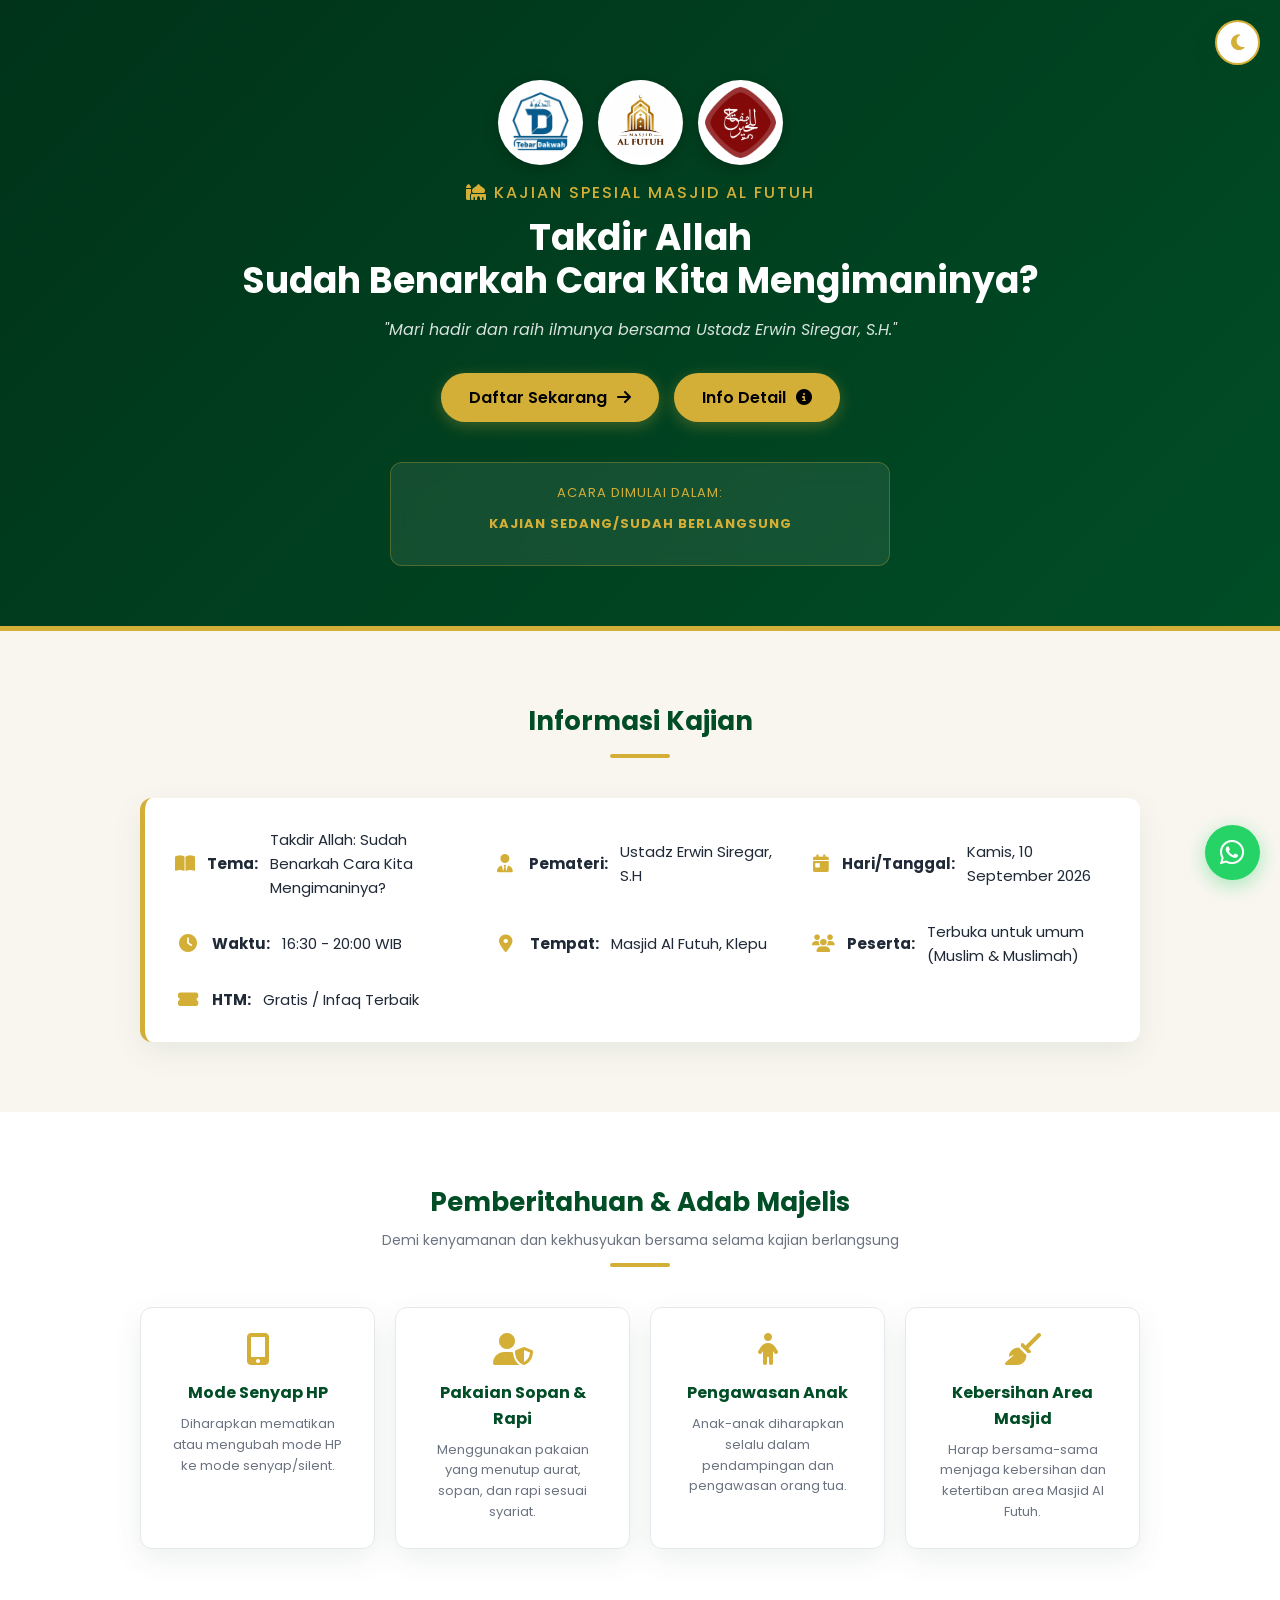
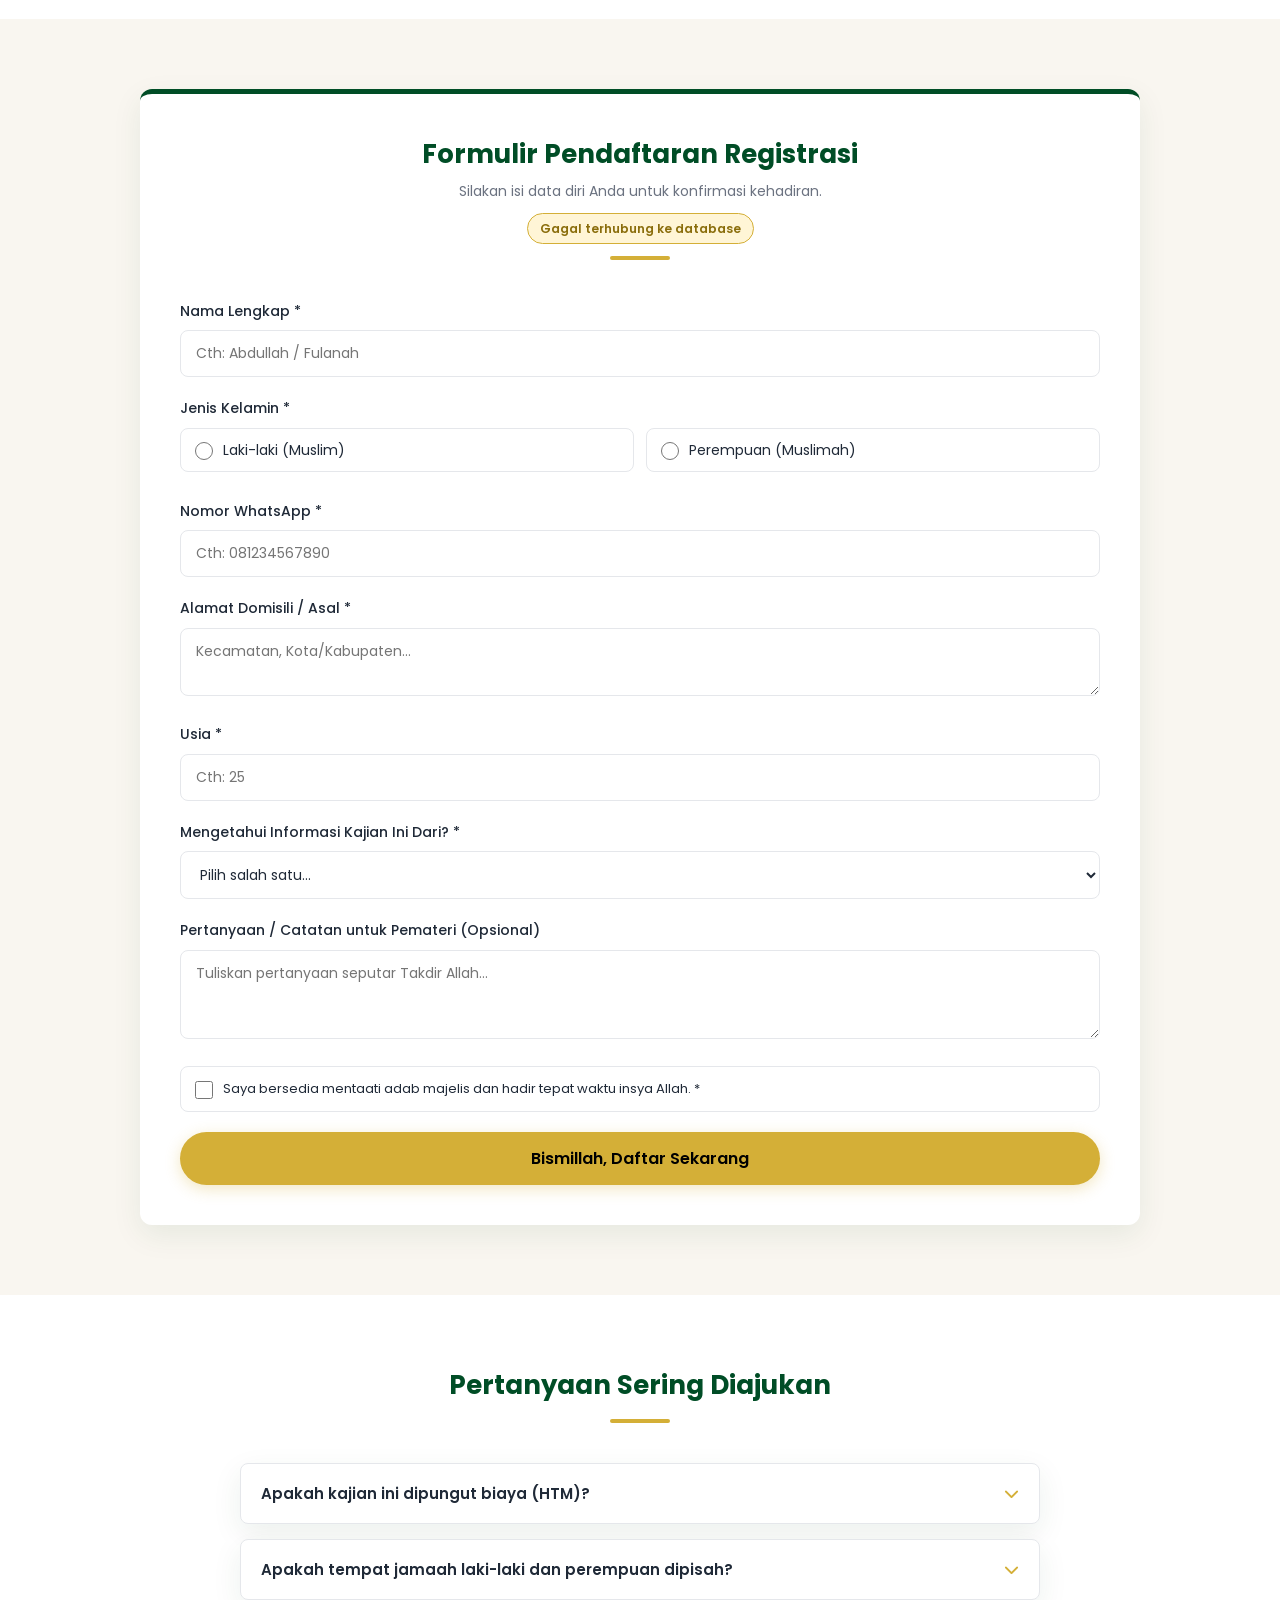
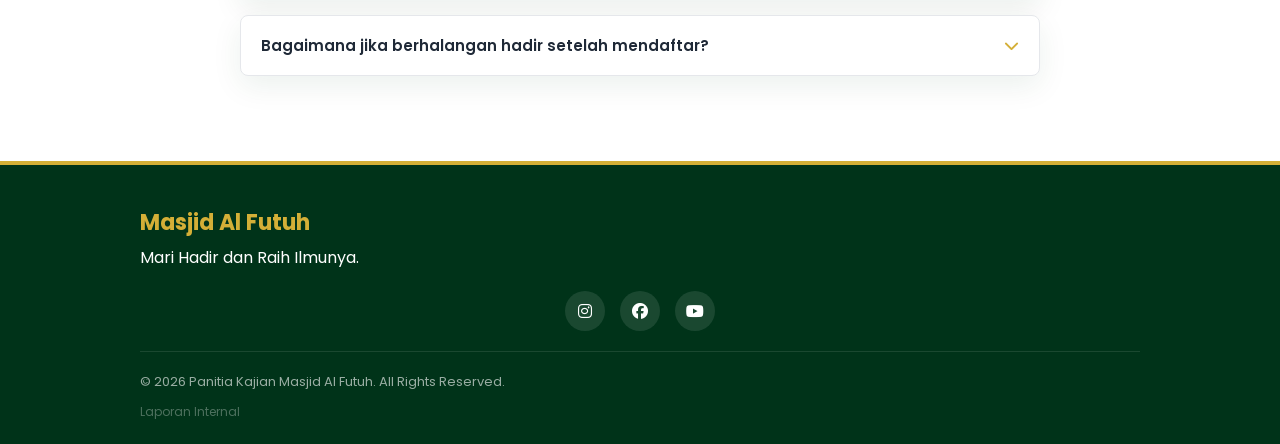
==== index.html @ c08a4d3f "first" ====
<!DOCTYPE html>
<html lang="id">
<head>
    <meta charset="UTF-8">
    <meta name="viewport" content="width=device-width, initial-scale=1.0">
    
    <title>Kajian Spesial - Takdir Allah</title>
    <meta name="description" content="Kajian Spesial Masjid Al Futuh bersama Ustadz Erwin Siregar, S.H. Tema: Takdir Allah - Sudah Benarkah Cara Kita Mengimaninya?">
    <meta name="keywords" content="kajian islam, takdir allah, ustadz erwin siregar, masjid al futuh, pendaftaran kajian">
    <meta name="author" content="Panitia Kajian Masjid Al Futuh">
    
    <meta property="og:type" content="website">
    <meta property="og:url" content="https://yourwebsite.com/"> 
    <meta property="og:title" content="Kajian Spesial: Takdir Allah - Sudah Benarkah Cara Kita Mengimaninya?">
    <meta property="og:description" content="Hadirilah Kajian Spesial bersama Ustadz Erwin Siregar, S.H di Masjid Al Futuh, Klepu. Terbuka untuk umum (Muslim & Muslimah).">
    <meta property="og:image" content="https://via.placeholder.com/1200x630/004d26/ffffff?text=Kajian+Spesial+Takdir+Allah"> 
    
    <link rel="icon" type="image/png" href="https://via.placeholder.com/32/004d26/ffffff?text=M">
    
    <link rel="manifest" href="manifest.json">
    <meta name="theme-color" content="#004d26">

    <link rel="preconnect" href="https://fonts.googleapis.com">
    <link rel="preconnect" href="https://fonts.gstatic.com" crossorigin>
    <link href="https://fonts.googleapis.com/css2?family=Poppins:wght@300;400;500;600;700&display=swap" rel="stylesheet">

    <link rel="stylesheet" href="https://cdnjs.cloudflare.com/ajax/libs/font-awesome/6.4.0/css/all.min.css">
    <link rel="stylesheet" href="https://unpkg.com/aos@next/dist/aos.css" />
    <link rel="stylesheet" href="style.css">
</head>
<body>

    <!-- Preloader -->
    <div id="loading-screen">
        <div class="spinner"></div>
    </div>

    <!-- Dark Mode Toggle -->
    <button id="theme-toggle" aria-label="Toggle Dark Mode">
        <i class="fas fa-moon"></i>
    </button>   

    <!-- Back to Top -->
    <button id="back-to-top" aria-label="Kembali ke Atas">
        <i class="fas fa-arrow-up"></i>
    </button>

    <!-- Tombol WhatsApp Sticky -->
    <a href="https://wa.me/6285743377335" class="whatsapp-sticky" target="_blank" aria-label="Chat WhatsApp Admin">
        <i class="fab fa-whatsapp"></i>
    </a>

    <!-- Konten Utama -->
    <div id="main-content">

        <!-- HERO SECTION -->
        <section id="hero">
            <div class="container" data-aos="fade-up">
                <div class="logo-wrapper">
                    <img src="logo1.png" alt="Logo Masjid Al Futuh" class="logo-kajian" onerror="this.src='https://via.placeholder.com/90/004d26/ffffff?text=Al+Futuh'">
                    <img src="logo3.png" alt="Logo Masjid Al Futuh" class="logo-kajian" onerror="this.src='https://via.placeholder.com/90/004d26/ffffff?text=Al+Futuh'">
                    <img src="logo2.png" alt="Logo Masjid Al Futuh" class="logo-kajian" onerror="this.src='https://via.placeholder.com/90/004d26/ffffff?text=Al+Futuh'">
                </div>
                
                <h2 class="subtitle-kajian"><i class="fas fa-mosque"></i> Kajian Spesial Masjid Al Futuh</h2>
                <h1 class="title-kajian">Takdir Allah <br><span>Sudah Benarkah Cara Kita Mengimaninya?</span></h1>
                <p class="desc-kajian">"Mari hadir dan raih ilmunya bersama Ustadz Erwin Siregar, S.H."</p>

                <!-- Tombol Aksi -->
                <div class="grup-tombol">
                    <a href="#pendaftaran" class="btn-primary">Daftar Sekarang <i class="fas fa-arrow-right"></i></a>
                    <a href="#detail" class="btn-primary" style="background-color: var(--secondary); color: #000;">Info Detail <i class="fas fa-info-circle"></i></a>
                </div>

                <!-- Countdown Timer -->
                <div class="countdown-container">
                    <p>Acara dimulai dalam:</p>
                    <div id="countdown" class="countdown">
                        <div class="cd-box"><span id="hari">00</span><small>Hari</small></div>
                        <div class="cd-box"><span id="jam">00</span><small>Jam</small></div>
                        <div class="cd-box"><span id="menit">00</span><small>Menit</small></div>
                        <div class="cd-box"><span id="detik">00</span><small>Detik</small></div>
                    </div>
                </div>
            </div>
        </section>

        <!-- DETAIL KAJIAN -->
        <section id="detail" class="section-padding bg-cream">
            <div class="container" data-aos="fade-up">
                <div class="section-title">
                    <h2>Informasi Kajian</h2>
                    <div class="divider"></div>
                </div>
                
                <div class="detail-card">
                    <ul>
                        <li><i class="fas fa-book-open"></i> <strong>Tema:</strong> Takdir Allah: Sudah Benarkah Cara Kita Mengimaninya?</li>
                        <li><i class="fas fa-user-tie"></i> <strong>Pemateri:</strong> Ustadz Erwin Siregar, S.H</li>
                        <li><i class="fas fa-calendar-day"></i> <strong>Hari/Tanggal:</strong> Kamis, 10 September 2026</li>
                        <li><i class="fas fa-clock"></i> <strong>Waktu:</strong> 16:30 - 20:00 WIB</li>
                        <li><i class="fas fa-map-marker-alt"></i> <strong>Tempat:</strong> Masjid Al Futuh, Klepu</li>
                        <li><i class="fas fa-users"></i> <strong>Peserta:</strong> Terbuka untuk umum (Muslim & Muslimah)</li>
                        <li><i class="fas fa-ticket-alt"></i> <strong>HTM:</strong> Gratis / Infaq Terbaik</li>
                    </ul>
                </div>
            </div>
        </section>

        <!-- PEMBERITAHUAN / TATA TERTIB (Sesuai Bagian Bawah Poster) -->
        <section id="tata-tertib" class="section-padding">
            <div class="container" data-aos="fade-up">
                <div class="section-title">
                    <h2>Pemberitahuan & Adab Majelis</h2>
                    <p>Demi kenyamanan dan kekhusyukan bersama selama kajian berlangsung</p>
                    <div class="divider"></div>
                </div>

                <div class="tentang-content">
                    <div class="tentang-item" data-aos="fade-up" data-aos-delay="100">
                        <i class="fas fa-mobile-alt icon-gold"></i>
                        <h3>Mode Senyap HP</h3>
                        <p>Diharapkan mematikan atau mengubah mode HP ke mode senyap/silent.</p>
                    </div>

                    <div class="tentang-item" data-aos="fade-up" data-aos-delay="200">
                        <i class="fas fa-user-shield icon-gold"></i>
                        <h3>Pakaian Sopan & Rapi</h3>
                        <p>Menggunakan pakaian yang menutup aurat, sopan, dan rapi sesuai syariat.</p>
                    </div>

                    <div class="tentang-item" data-aos="fade-up" data-aos-delay="300">
                        <i class="fas fa-child icon-gold"></i>
                        <h3>Pengawasan Anak</h3>
                        <p>Anak-anak diharapkan selalu dalam pendampingan dan pengawasan orang tua.</p>
                    </div>

                    <div class="tentang-item" data-aos="fade-up" data-aos-delay="400">
                        <i class="fas fa-broom icon-gold"></i>
                        <h3>Kebersihan Area Masjid</h3>
                        <p>Harap bersama-sama menjaga kebersihan dan ketertiban area Masjid Al Futuh.</p>
                    </div>
                </div>
            </div>
        </section>

        <!-- FORMULIR PENDAFTARAN -->
        <section id="pendaftaran" class="section-padding bg-cream">
            <div class="container" data-aos="zoom-in">
                <div class="form-wrapper">
                    <div class="section-title">
                        <h2>Formulir Pendaftaran Registrasi</h2>
                        <p>Silakan isi data diri Anda untuk konfirmasi kehadiran.</p>
                        <span id="peserta-counter" class="badge">Jumlah Pendaftar: Memuat data...</span>
                        <div class="divider"></div>
                    </div>

                    <form id="form-kajian">
                        <div class="form-group">
                            <label for="nama">Nama Lengkap *</label>
                            <input type="text" id="nama" name="nama" required placeholder="Cth: Abdullah / Fulanah">
                        </div>

                        <div class="form-group">
                            <label>Jenis Kelamin *</label>
                            <div class="radio-group">
                                <label><input type="radio" name="gender" value="Laki-laki" required> Laki-laki (Muslim)</label>
                                <label><input type="radio" name="gender" value="Perempuan" required> Perempuan (Muslimah)</label>
                            </div>
                        </div>

                        <div class="form-group">
                            <label for="whatsapp">Nomor WhatsApp *</label>
                            <input type="number" id="whatsapp" name="whatsapp" required placeholder="Cth: 081234567890" minlength="10">
                            <small class="error-msg" id="error-wa">Nomor WA minimal 10 digit angka (diawali 08/62).</small>
                        </div>

                        <div class="form-group">
                            <label for="alamat">Alamat Domisili / Asal *</label>
                            <textarea id="alamat" name="alamat" required placeholder="Kecamatan, Kota/Kabupaten..." rows="2"></textarea>
                        </div>

                        <div class="form-group">
                            <label for="usia">Usia *</label>
                            <input type="number" id="usia" name="usia" required placeholder="Cth: 25">
                        </div>

                        <div class="form-group">
                            <label for="sumber">Mengetahui Informasi Kajian Ini Dari? *</label>
                            <select id="sumber" name="sumber" required>
                                <option value="" disabled selected>Pilih salah satu...</option>
                                <option value="Instagram">Instagram</option>
                                <option value="WhatsApp">Grup WhatsApp</option>
                                <option value="Banner/Poster">Poster / Banner Masjid</option>
                                <option value="Teman/Kerabat">Teman / Kerabat</option>
                                <option value="Lainnya">Lainnya</option>
                            </select>
                        </div>

                        <div class="form-group">
                            <label for="catatan">Pertanyaan / Catatan untuk Pemateri (Opsional)</label>
                            <textarea id="catatan" name="catatan" placeholder="Tuliskan pertanyaan seputar Takdir Allah..." rows="3"></textarea>
                        </div>

                        <div class="form-group checkbox-group">
                            <label>
                                <input type="checkbox" id="bersedia" name="bersedia" required>
                                Saya bersedia mentaati adab majelis dan hadir tepat waktu insya Allah. *
                            </label>
                        </div>

                        <button type="submit" id="btn-submit" class="btn-primary btn-full">
                            <span id="btn-text">Bismillah, Daftar Sekarang</span>
                            <span id="btn-loading" style="display: none;"><i class="fas fa-circle-notch fa-spin"></i> Memproses...</span>
                        </button>
                    </form>
                </div>
            </div>
        </section>

        <!-- FAQ -->
        <section id="faq" class="section-padding">
            <div class="container" data-aos="fade-up">
                <div class="section-title">
                    <h2>Pertanyaan Sering Diajukan</h2>
                    <div class="divider"></div>
                </div>
                
                <div class="accordion">
                    <div class="accordion-item">
                        <button class="accordion-header">Apakah kajian ini dipungut biaya (HTM)? <i class="fas fa-chevron-down"></i></button>
                        <div class="accordion-content"><p>Kajian ini 100% Gratis & Terbuka untuk umum. Jamaah yang ingin berinfaq terbaik untuk operasional masjid dipersilakan.</p></div>
                    </div>
                    <div class="accordion-item">
                        <button class="accordion-header">Apakah tempat jamaah laki-laki dan perempuan dipisah? <i class="fas fa-chevron-down"></i></button>
                        <div class="accordion-content"><p>Ya, terdapat pembatas (satir) antara jamaah Laki-laki (Ikhwan) dan Perempuan (Akhwat).</p></div>
                    </div>
                    <div class="accordion-item">
                        <button class="accordion-header">Bagaimana jika berhalangan hadir setelah mendaftar? <i class="fas fa-chevron-down"></i></button>
                        <div class="accordion-content"><p>Mohon konfirmasi via WhatsApp ke Admin agar panitia dapat memperkirakan konsumsi dan tempat duduk.</p></div>
                    </div>
                </div>
            </div>
        </section>

        <!-- FOOTER -->
        <footer class="footer">
            <div class="container text-center">
                <h3>Masjid Al Futuh</h3>
                <p>Mari Hadir dan Raih Ilmunya.</p>
                <div class="social-links">
                    <a href="#"><i class="fab fa-instagram"></i></a>
                    <a href="#"><i class="fab fa-facebook"></i></a>
                    <a href="#"><i class="fab fa-youtube"></i></a>
                </div>
                <hr>
                <p class="copyright">&copy; 2026 Panitia Kajian Masjid Al Futuh. All Rights Reserved.</p>
                <a href="#" id="btn-keuangan" style="color: rgba(255,255,255,0.3); font-size: 12px; text-decoration: none; margin-top: 10px; display: inline-block;">Laporan Internal</a>
            </div>
        </footer>

    </div>

    <!-- TOAST NOTIFICATION -->
    <div id="toast-success" class="toast hidden">
        <i class="fas fa-check-circle toast-icon"></i>
        <div class="toast-body">
            <h4>Alhamdulillah!</h4>
            <p>Pendaftaran Anda berhasil dicatat. Sampai jumpa di majelis ilmu!</p>
        </div>
        <button id="close-toast"><i class="fas fa-times"></i></button>
    </div>

    <!-- MODAL KEUANGAN INTERNAL -->
    <div id="modal-keuangan" class="modal-overlay hidden">
        <div class="modal-content">
            <button class="close-modal" id="close-keuangan"><i class="fas fa-times"></i></button>
            
            <div id="area-pin">
                <h3><i class="fas fa-lock"></i> Akses Keuangan</h3>
                <p>Masukkan PIN panitia untuk melihat laporan.</p>
                <input type="password" id="input-pin" placeholder="Masukkan PIN..." class="pin-input">
                <small id="error-pin" class="error-msg" style="display: none; text-align: center;">PIN Salah!</small>
                <button id="submit-pin" class="btn-primary btn-full" style="margin-top: 15px;">Buka Laporan</button>
            </div>

            <div id="area-laporan" class="hidden">
                <div style="display: flex; justify-content: space-between; align-items: center; margin-bottom: 15px;">
                    <h3 style="margin: 0;"><i class="fas fa-wallet"></i> Laporan Kas</h3>
                    <button id="btn-tambah-kas" class="badge" style="border: none; cursor: pointer; padding: 8px 15px;">+ Tambah Data</button>
                </div>

                <div id="form-kas-area" class="hidden" style="background-color: var(--bg-main); border: 1px solid var(--border-color); padding: 15px; border-radius: 8px; margin-bottom: 20px;">
                    <h4 style="margin-bottom: 10px; font-size: 14px; text-align: center;">Input Data Kas Baru</h4>
                    <input type="date" id="kas-tanggal" class="pin-input" style="font-size: 14px; letter-spacing: normal; padding: 10px; margin-top: 5px;" required>
                    <input type="text" id="kas-keterangan" placeholder="Keterangan (Cth: Infaq Jamaah)" class="pin-input" style="font-size: 14px; letter-spacing: normal; padding: 10px; margin-top: 10px;" required>
                    
                    <select id="kas-jenis" class="pin-input" style="font-size: 14px; letter-spacing: normal; padding: 10px; margin-top: 10px; text-align: left;">
                        <option value="Masuk">Pemasukan (Masuk)</option>
                        <option value="Keluar">Pengeluaran (Keluar)</option>
                    </select>
                    
                    <input type="number" id="kas-nominal" placeholder="Nominal Rp (Tanpa titik)" class="pin-input" style="font-size: 14px; letter-spacing: normal; padding: 10px; margin-top: 10px;" required>
                    
                    <button id="submit-kas-baru" class="btn-primary btn-full" style="margin-top: 15px; padding: 10px;">Simpan Data</button>
                    <small id="pesan-kas" style="display: block; text-align: center; margin-top: 10px; font-weight: bold;"></small>
                </div>

                <div class="kas-cards">
                    <div class="kas-card">
                        <small>Total Pemasukan</small>
                        <h4 id="card-masuk" style="color: #2e7d32;">Rp 0</h4>
                    </div>
                    <div class="kas-card">
                        <small>Total Pengeluaran</small>
                        <h4 id="card-keluar" style="color: #c62828;">Rp 0</h4>
                    </div>
                    <div class="kas-card card-saldo">
                        <small style="color: rgba(255,255,255,0.8);">Saldo Akhir</small>
                        <h4 id="card-saldo" style="color: #fff;">Rp 0</h4>
                    </div>
                </div>

                <div class="table-responsive">
                    <table class="table-laporan">
                        <thead>
                            <tr>
                                <th>Tanggal</th>
                                <th>Keterangan</th>
                                <th>Masuk</th>
                                <th>Keluar</th>
                                <th>Saldo</th>
                            </tr>
                        </thead>
                        <tbody id="body-laporan">
                        </tbody>
                    </table>
                </div>
            </div>
        </div>
    </div>

    <!-- Scripts -->
    <script src="https://unpkg.com/aos@next/dist/aos.js"></script>
    <script>
        AOS.init({ duration: 800, once: true });
    </script>
    <script src="script.js"></script>
</body>
</html>
---- style.css ----
/* =========================================================================
   1. VARIABLE WARNA & SETTING DASAR (Poster Theme: Emerald & Gold)
   ========================================================================= */
:root {
    /* Skema Warna Utama Poster */
    --primary: #004d26;           /* Hijau Masjid Al Futuh */
    --primary-dark: #003319;      /* Hijau Tua / Pekat */
    --primary-light: #0b6e3b;     /* Hijau Sedang */
    --secondary: #d4af37;         /* Akses Emas / Gold */
    --secondary-hover: #b89628;   /* Emas Gelap untuk Hover */
    --gold-light: #fff5d6;        /* Emas Soft untuk Highlight */
    
    /* Warna Background & Kartu */
    --bg-main: #ffffff;
    --bg-cream: #f9f6f0;          /* Background Krem Soft */
    --card-bg: #ffffff;
    --border-color: #e5e7eb;
    
    /* Warna Teks */
    --text-main: #1f2937;
    --text-muted: #6b7280;
    --text-light: #ffffff;
    
    /* Efek & Bayangan */
    --shadow: 0 10px 30px rgba(0, 77, 38, 0.08);
    --shadow-hover: 0 15px 35px rgba(0, 77, 38, 0.15);
    --transition: all 0.3s cubic-bezier(0.4, 0, 0.2, 1);
    --radius: 12px;
}

/* OVERRIDE MODE GELAP (DARK MODE) */
body.dark-mode {
    --primary: #0b6e3b;
    --primary-dark: #053b1e;
    --bg-main: #0a140e;
    --bg-cream: #112017;
    --card-bg: #14261c;
    --border-color: #1e3a2b;
    --text-main: #e2e8f0;
    --text-muted: #94a3b8;
    --shadow: 0 10px 30px rgba(0, 0, 0, 0.4);
}

/* Reset CSS */
* {
    margin: 0;
    padding: 0;
    box-sizing: border-box;
    font-family: 'Poppins', sans-serif;
    scroll-behavior: smooth;
}

body {
    background-color: var(--bg-main);
    color: var(--text-main);
    line-height: 1.6;
    transition: background-color 0.3s, color 0.3s;
    overflow-x: hidden;
}

.container {
    width: 90%;
    max-width: 1000px;
    margin: 0 auto;
}

.section-padding {
    padding: 70px 0;
}

.bg-cream {
    background-color: var(--bg-cream);
}

/* =========================================================================
   2. PRELOADER & FLOATING BUTTONS
   ========================================================================= */
#loading-screen {
    position: fixed;
    top: 0;
    left: 0;
    width: 100%;
    height: 100%;
    background-color: var(--primary-dark);
    display: flex;
    justify-content: center;
    align-items: center;
    z-index: 9999;
    transition: opacity 0.5s ease;
}

.spinner {
    width: 50px;
    height: 50px;
    border: 4px solid rgba(212, 175, 55, 0.2);
    border-top: 4px solid var(--secondary);
    border-radius: 50%;
    animation: spin 1s linear infinite;
}

@keyframes spin {
    0% { transform: rotate(0deg); }
    100% { transform: rotate(360deg); }
}

/* Floating Theme Toggle & Back To Top */
#theme-toggle, #back-to-top {
    position: fixed;
    width: 45px;
    height: 45px;
    border-radius: 50%;
    background-color: var(--card-bg);
    color: var(--secondary);
    border: 2px solid var(--secondary);
    cursor: pointer;
    box-shadow: var(--shadow);
    display: flex;
    align-items: center;
    justify-content: center;
    font-size: 18px;
    z-index: 99;
    transition: var(--transition);
}

#theme-toggle { top: 20px; right: 20px; }
#back-to-top { bottom: 85px; right: 20px; opacity: 0; visibility: hidden; }

#back-to-top.show { opacity: 1; visibility: visible; }
#theme-toggle:hover, #back-to-top:hover {
    background-color: var(--secondary);
    color: #000;
    transform: translateY(-3px);
}

/* Sticky WhatsApp Button */
.whatsapp-sticky {
    position: fixed;
    bottom: 20px;
    right: 20px;
    width: 55px;
    height: 55px;
    background-color: #25d366;
    color: white;
    border-radius: 50%;
    display: flex;
    align-items: center;
    justify-content: center;
    font-size: 28px;
    box-shadow: 0 5px 20px rgba(37, 211, 102, 0.4);
    z-index: 99;
    text-decoration: none;
    transition: var(--transition);
}

.whatsapp-sticky:hover {
    transform: scale(1.1);
}

/* =========================================================================
   3. HERO SECTION (Tampilan Atas Poster)
   ========================================================================= */
#hero {
    background: linear-gradient(135deg, var(--primary-dark) 0%, var(--primary) 100%);
    color: var(--text-light);
    padding: 80px 0 60px;
    text-align: center;
    position: relative;
    border-bottom: 5px solid var(--secondary);
}

.logo-wrapper {
    margin-bottom: 15px;
    display: flex;
    justify-content: center;
    gap: 15px;
}

.logo-kajian {
    width: 85px;
    height: 85px;
    object-fit: contain;
    border-radius: 50%;
    background-color: #ffffff;
    padding: 7px;
    box-shadow: 0 4px 15px rgba(0, 0, 0, 0.2);
}

.subtitle-kajian {
    font-size: 16px;
    font-weight: 500;
    color: var(--secondary);
    text-transform: uppercase;
    letter-spacing: 2px;
    margin-bottom: 10px;
}

.title-kajian {
    font-size: 36px;
    font-weight: 700;
    line-height: 1.2;
    margin-bottom: 15px;
    color: #ffffff;
}

.desc-kajian {
    font-size: 16px;
    color: rgba(255, 255, 255, 0.85);
    font-style: italic;
    margin-bottom: 30px;
}

/* Tombol Aksi Hero */
.grup-tombol {
    display: flex;
    justify-content: center;
    gap: 15px;
    flex-wrap: wrap;
    margin-bottom: 40px;
}

.btn-primary {
    display: inline-flex;
    align-items: center;
    gap: 10px;
    padding: 12px 28px;
    background-color: var(--secondary);
    color: #000;
    font-weight: 600;
    border-radius: 30px;
    text-decoration: none;
    border: none;
    cursor: pointer;
    box-shadow: 0 4px 15px rgba(212, 175, 55, 0.3);
    transition: var(--transition);
}

.btn-primary:hover {
    background-color: var(--secondary-hover);
    transform: translateY(-2px);
}

/* Countdown Timer */
.countdown-container {
    background: rgba(255, 255, 255, 0.08);
    backdrop-filter: blur(10px);
    border: 1px solid rgba(212, 175, 55, 0.3);
    padding: 20px;
    border-radius: var(--radius);
    max-width: 500px;
    margin: 0 auto;
}

.countdown-container p {
    font-size: 13px;
    color: var(--secondary);
    margin-bottom: 10px;
    text-transform: uppercase;
    letter-spacing: 1px;
}

.countdown {
    display: flex;
    justify-content: center;
    gap: 15px;
}

.cd-box {
    background: var(--primary-dark);
    border: 1px solid var(--secondary);
    padding: 10px 15px;
    border-radius: 8px;
    min-width: 65px;
}

.cd-box span {
    font-size: 22px;
    font-weight: 700;
    color: #ffffff;
    display: block;
}

.cd-box small {
    font-size: 10px;
    color: var(--secondary);
}

/* =========================================================================
   4. DETAIL KAJIAN & SECTION HEADER
   ========================================================================= */
.section-title {
    text-align: center;
    margin-bottom: 40px;
}

.section-title h2 {
    font-size: 26px;
    color: var(--primary);
    font-weight: 700;
}

body.dark-mode .section-title h2 {
    color: var(--secondary);
}

.section-title p {
    color: var(--text-muted);
    font-size: 14px;
    margin-top: 5px;
}

.divider {
    width: 60px;
    height: 4px;
    background-color: var(--secondary);
    margin: 12px auto 0;
    border-radius: 2px;
}

.detail-card {
    background-color: var(--card-bg);
    border-radius: var(--radius);
    padding: 30px;
    box-shadow: var(--shadow);
    border-left: 5px solid var(--secondary);
}

.detail-card ul {
    list-style: none;
    display: grid;
    grid-template-columns: repeat(auto-fit, minmax(280px, 1fr));
    gap: 20px;
}

.detail-card li {
    font-size: 15px;
    display: flex;
    align-items: center;
    gap: 12px;
}

.detail-card li i {
    color: var(--secondary);
    font-size: 18px;
    width: 25px;
    text-align: center;
}

/* =========================================================================
   5. TATA TERTIB / ADAB MAJELIS
   ========================================================================= */
.tentang-content {
    display: grid;
    grid-template-columns: repeat(auto-fit, minmax(220px, 1fr));
    gap: 20px;
}

.tentang-item {
    background-color: var(--card-bg);
    padding: 25px;
    border-radius: var(--radius);
    box-shadow: var(--shadow);
    text-align: center;
    border: 1px solid var(--border-color);
    transition: var(--transition);
}

.tentang-item:hover {
    transform: translateY(-5px);
    border-color: var(--secondary);
}

.icon-gold {
    font-size: 32px;
    color: var(--secondary);
    margin-bottom: 15px;
}

.tentang-item h3 {
    font-size: 16px;
    margin-bottom: 8px;
    color: var(--primary);
}

body.dark-mode .tentang-item h3 {
    color: var(--secondary);
}

.tentang-item p {
    font-size: 13px;
    color: var(--text-muted);
}

/* =========================================================================
   6. FORMULIR PENDAFTARAN
   ========================================================================= */
.form-wrapper {
    background-color: var(--card-bg);
    padding: 40px;
    border-radius: var(--radius);
    box-shadow: var(--shadow);
    border-top: 5px solid var(--primary);
}

.badge {
    display: inline-block;
    background-color: var(--gold-light);
    color: #8a6d0b;
    font-size: 12px;
    font-weight: 600;
    padding: 5px 12px;
    border-radius: 20px;
    margin-top: 10px;
    border: 1px solid var(--secondary);
}

.form-group {
    margin-bottom: 20px;
}

.form-group label {
    display: block;
    font-size: 14px;
    font-weight: 500;
    margin-bottom: 8px;
}

.form-group input,
.form-group select,
.form-group textarea {
    width: 100%;
    padding: 12px 15px;
    border: 1px solid var(--border-color);
    border-radius: 8px;
    background-color: var(--bg-main);
    color: var(--text-main);
    font-size: 14px;
    outline: none;
    transition: var(--transition);
}

.form-group input:focus,
.form-group select:focus,
.form-group textarea:focus {
    border-color: var(--secondary);
    box-shadow: 0 0 0 3px rgba(212, 175, 55, 0.2);
}

/* =========================================================================
   PERBAIKAN RADIO (JENIS KELAMIN) & CHECKBOX (TATA TERTIB)
   ========================================================================= */

/* Ukuran & warna standar input radio/checkbox */
.radio-group input[type="radio"],
.checkbox-group input[type="checkbox"] {
    width: 18px;
    height: 18px;
    flex-shrink: 0; /* Mencegah ikon menciut saat teks terlipat ke bawah */
    accent-color: var(--primary); /* Warna centang hijau sesuai tema */
    cursor: pointer;
    margin-top: 2px;
}

/* Styling Pilihan Jenis Kelamin */
.radio-group {
    display: flex;
    gap: 12px;
    margin-top: 6px;
}

.radio-group label {
    flex: 1;
    font-size: 14px;
    font-weight: 400;
    cursor: pointer;
    display: flex;
    align-items: center;
    gap: 10px;
    padding: 10px 14px;
    background-color: var(--bg-main);
    border: 1px solid var(--border-color);
    border-radius: 8px;
    transition: var(--transition);
}

.radio-group label:hover {
    border-color: var(--secondary);
}

/* Styling Checkbox Persetujuan Tata Tertib */
.checkbox-group label {
    font-size: 13px;
    line-height: 1.5;
    font-weight: 400;
    cursor: pointer;
    display: flex;
    align-items: flex-start; /* Kotak centang tetap sejajar di baris pertama */
    gap: 10px;
    padding: 12px 14px;
    background-color: var(--bg-main);
    border: 1px solid var(--border-color);
    border-radius: 8px;
    transition: var(--transition);
}

.checkbox-group label:hover {
    border-color: var(--secondary);
}

/* Penyesuaian Responsif Mobile (HP) */
@media (max-width: 768px) {
    .radio-group {
        flex-direction: column; /* Pilihan Ikhwan & Akhwat menumpuk rapi ke bawah */
        gap: 10px;
    }
    
    .radio-group label,
    .checkbox-group label {
        padding: 12px 15px; /* Menambah area sentuh jari di layar HP */
    }
}

.error-msg {
    color: #dc2626;
    font-size: 12px;
    display: none;
    margin-top: 5px;
}

.btn-full {
    width: 100%;
    justify-content: center;
    padding: 14px;
    font-size: 16px;
}

/* =========================================================================
   7. ACCORDION FAQ
   ========================================================================= */
.accordion {
    max-width: 800px;
    margin: 0 auto;
}

.accordion-item {
    background-color: var(--card-bg);
    border-radius: 8px;
    margin-bottom: 15px;
    box-shadow: var(--shadow);
    border: 1px solid var(--border-color);
    overflow: hidden;
}

.accordion-header {
    width: 100%;
    padding: 18px 20px;
    text-align: left;
    background: none;
    border: none;
    outline: none;
    font-size: 15px;
    font-weight: 600;
    color: var(--text-main);
    cursor: pointer;
    display: flex;
    justify-content: space-between;
    align-items: center;
    transition: var(--transition);
}

.accordion-header i {
    color: var(--secondary);
    transition: transform 0.3s ease;
}

.accordion-header.active i {
    transform: rotate(180deg);
}

.accordion-content {
    max-height: 0;
    overflow: hidden;
    transition: max-height 0.3s ease-out;
    padding: 0 20px;
    background-color: var(--bg-main);
}

.accordion-content p {
    padding: 15px 0;
    font-size: 14px;
    color: var(--text-muted);
}

/* =========================================================================
   8. FOOTER
   ========================================================================= */
.footer {
    background-color: var(--primary-dark);
    color: var(--text-light);
    padding: 40px 0 20px;
    border-top: 4px solid var(--secondary);
}

.footer h3 {
    color: var(--secondary);
    font-size: 22px;
    margin-bottom: 5px;
}

.social-links {
    margin: 20px 0;
    display: flex;
    justify-content: center;
    gap: 15px;
}

.social-links a {
    color: #ffffff;
    width: 40px;
    height: 40px;
    border-radius: 50%;
    background: rgba(255, 255, 255, 0.1);
    display: flex;
    align-items: center;
    justify-content: center;
    text-decoration: none;
    transition: var(--transition);
}

.social-links a:hover {
    background-color: var(--secondary);
    color: #000;
}

.footer hr {
    border: none;
    border-top: 1px solid rgba(255, 255, 255, 0.1);
    margin: 20px 0;
}

.copyright {
    font-size: 13px;
    color: rgba(255, 255, 255, 0.6);
}

/* =========================================================================
   9. TOAST & MODAL KEUANGAN
   ========================================================================= */
.toast {
    position: fixed;
    bottom: 30px;
    left: 30px;
    background-color: #064e3b;
    color: #ffffff;
    padding: 15px 20px;
    border-radius: 8px;
    border-left: 5px solid var(--secondary);
    box-shadow: 0 10px 25px rgba(0, 0, 0, 0.2);
    display: flex;
    align-items: center;
    gap: 15px;
    z-index: 1000;
    transition: var(--transition);
}

.toast.hidden {
    opacity: 0;
    visibility: hidden;
    transform: translateY(20px);
}

.toast-icon { font-size: 24px; color: var(--secondary); }
.toast-body h4 { font-size: 14px; margin-bottom: 2px; }
.toast-body p { font-size: 12px; opacity: 0.9; }
#close-toast { background: none; border: none; color: #fff; cursor: pointer; }

/* Modal Laporan Keuangan Internal */
.modal-overlay {
    position: fixed;
    top: 0;
    left: 0;
    width: 100%;
    height: 100%;
    background: rgba(0, 0, 0, 0.7);
    backdrop-filter: blur(5px);
    display: flex;
    justify-content: center;
    align-items: center;
    z-index: 10000;
    padding: 20px;
}

.modal-overlay.hidden { display: none; }

.modal-content {
    background-color: var(--card-bg);
    width: 100%;
    max-width: 600px;
    border-radius: var(--radius);
    padding: 30px;
    position: relative;
    max-height: 90vh;
    overflow-y: auto;
    border-top: 5px solid var(--secondary);
}

.close-modal {
    position: absolute;
    top: 15px;
    right: 15px;
    background: none;
    border: none;
    font-size: 20px;
    color: var(--text-muted);
    cursor: pointer;
}

.pin-input {
    letter-spacing: 5px;
    font-size: 20px;
    text-align: center;
}

.kas-cards {
    display: grid;
    grid-template-columns: repeat(3, 1fr);
    gap: 10px;
    margin: 20px 0;
}

.kas-card {
    background: var(--bg-cream);
    padding: 12px;
    border-radius: 8px;
    text-align: center;
}

.card-saldo {
    background: var(--primary);
    color: #fff;
}

.table-responsive {
    overflow-x: auto;
    margin-top: 15px;
}

.table-laporan {
    width: 100%;
    border-collapse: collapse;
    font-size: 13px;
}

.table-laporan th, .table-laporan td {
    padding: 10px;
    border-bottom: 1px solid var(--border-color);
    text-align: left;
}

.table-laporan th {
    background-color: var(--bg-cream);
    color: var(--primary);
}

/* =========================================================================
   10. MEDIA QUERIES (RESPONSIF HP & TABLET)
   ========================================================================= */
@media (max-width: 768px) {
    .title-kajian { font-size: 26px; }
    .title-kajian span { font-size: 18px !important; }
    .form-wrapper { padding: 25px 20px; }
    .radio-group { flex-direction: column; gap: 8px; }
    .kas-cards { grid-template-columns: 1fr; }
    .toast { left: 15px; right: 15px; bottom: 15px; }
}
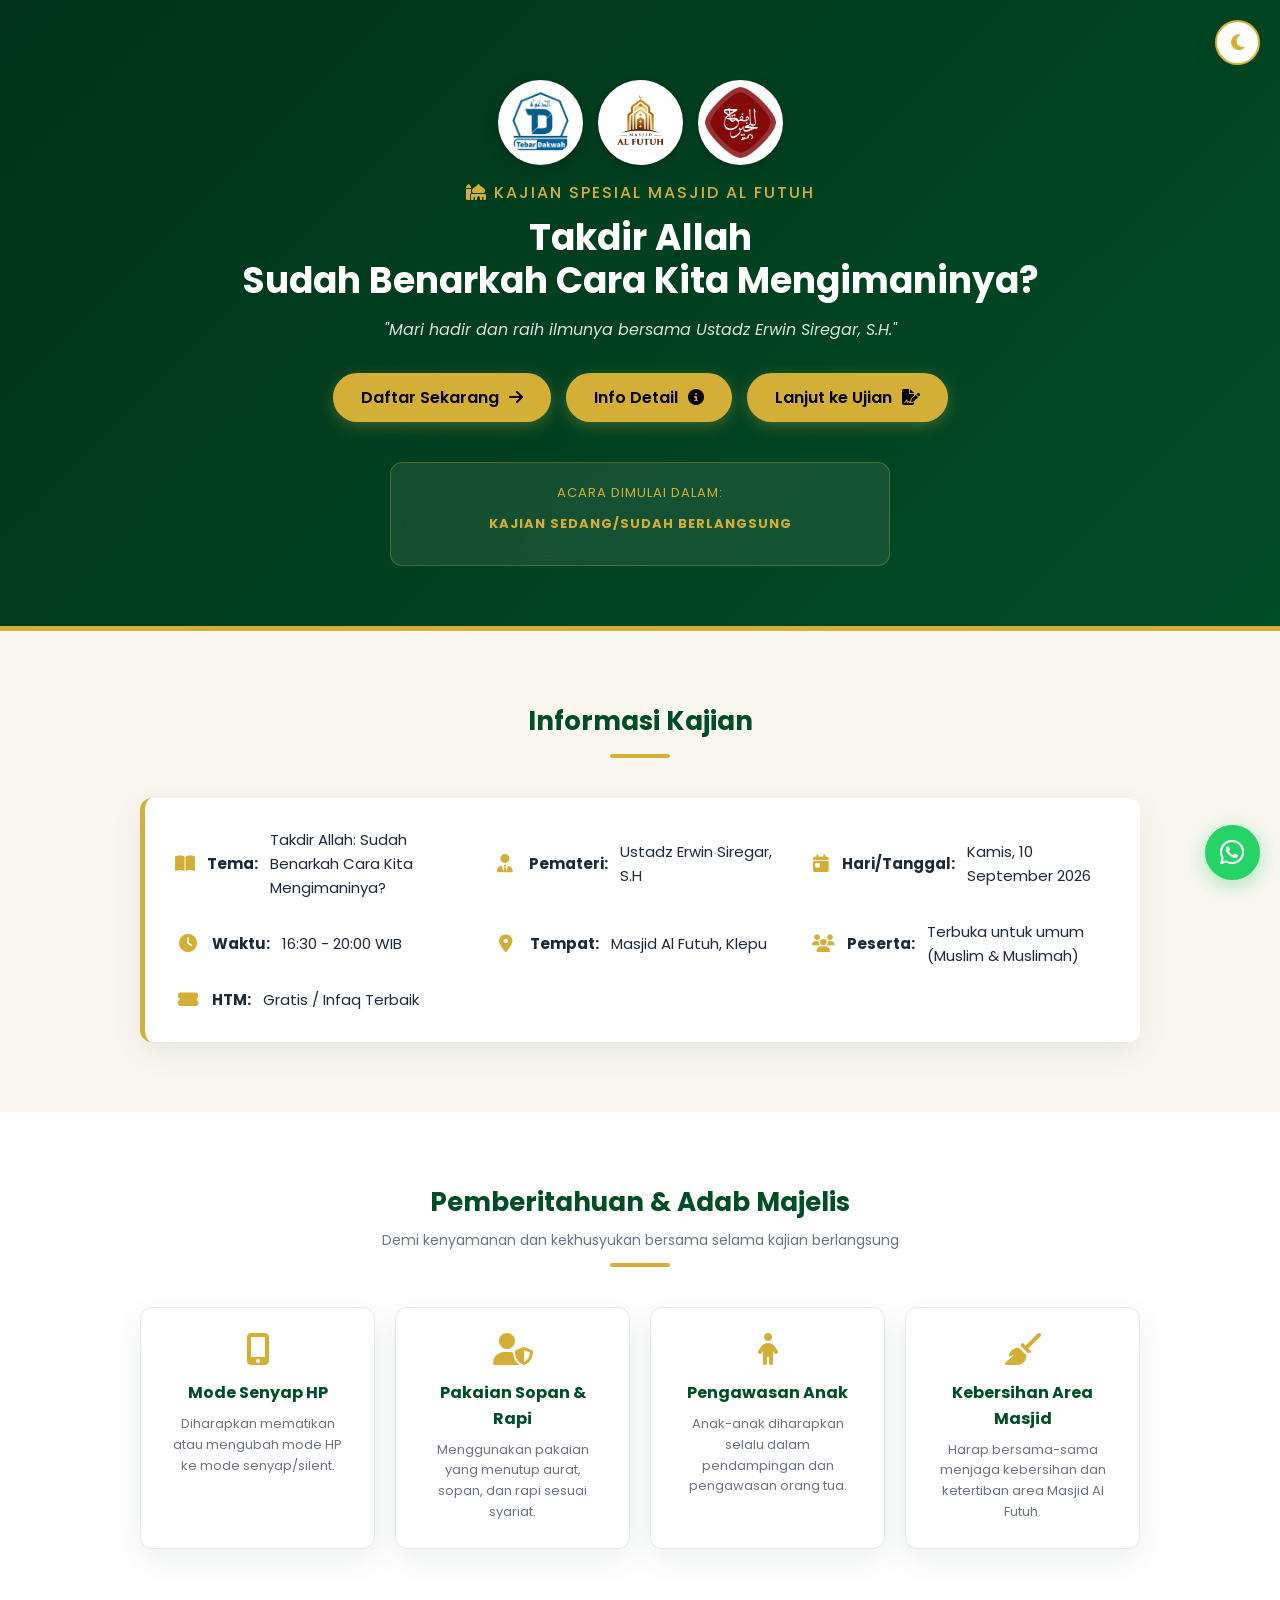
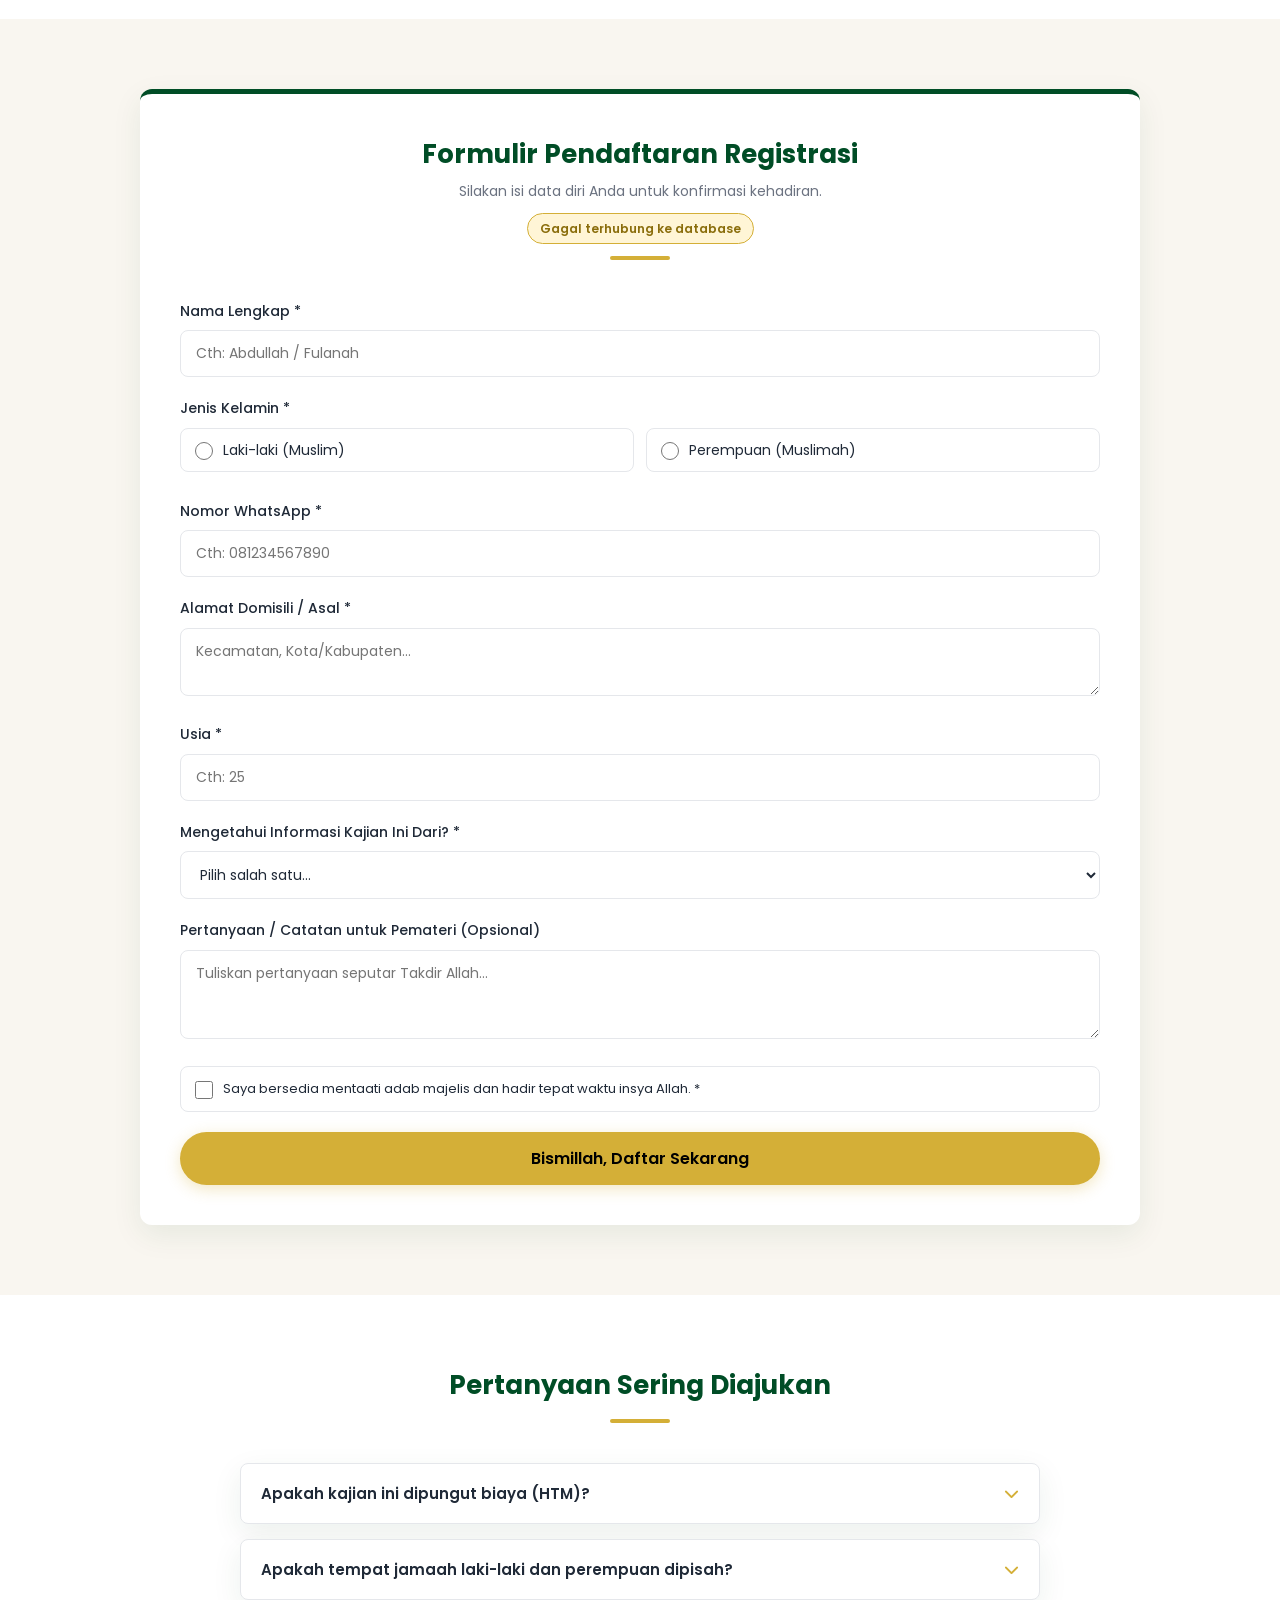
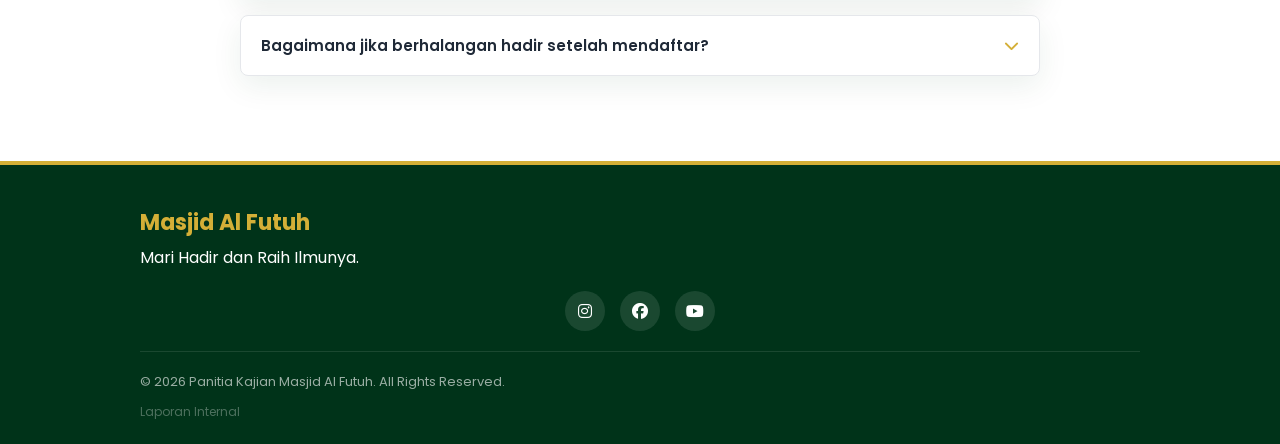
==== commit d43c44f0: "Ujian" ====
--- a/index.html
+++ b/index.html
@@ -70,6 +70,7 @@
                 <div class="grup-tombol">
                     <a href="#pendaftaran" class="btn-primary">Daftar Sekarang <i class="fas fa-arrow-right"></i></a>
                     <a href="#detail" class="btn-primary" style="background-color: var(--secondary); color: #000;">Info Detail <i class="fas fa-info-circle"></i></a>
+                    <a href="ujian.html" class="btn-primary">Lanjut ke Ujian <i class="fas fa-file-signature"></i></a>
                 </div>
 
                 <!-- Countdown Timer -->
